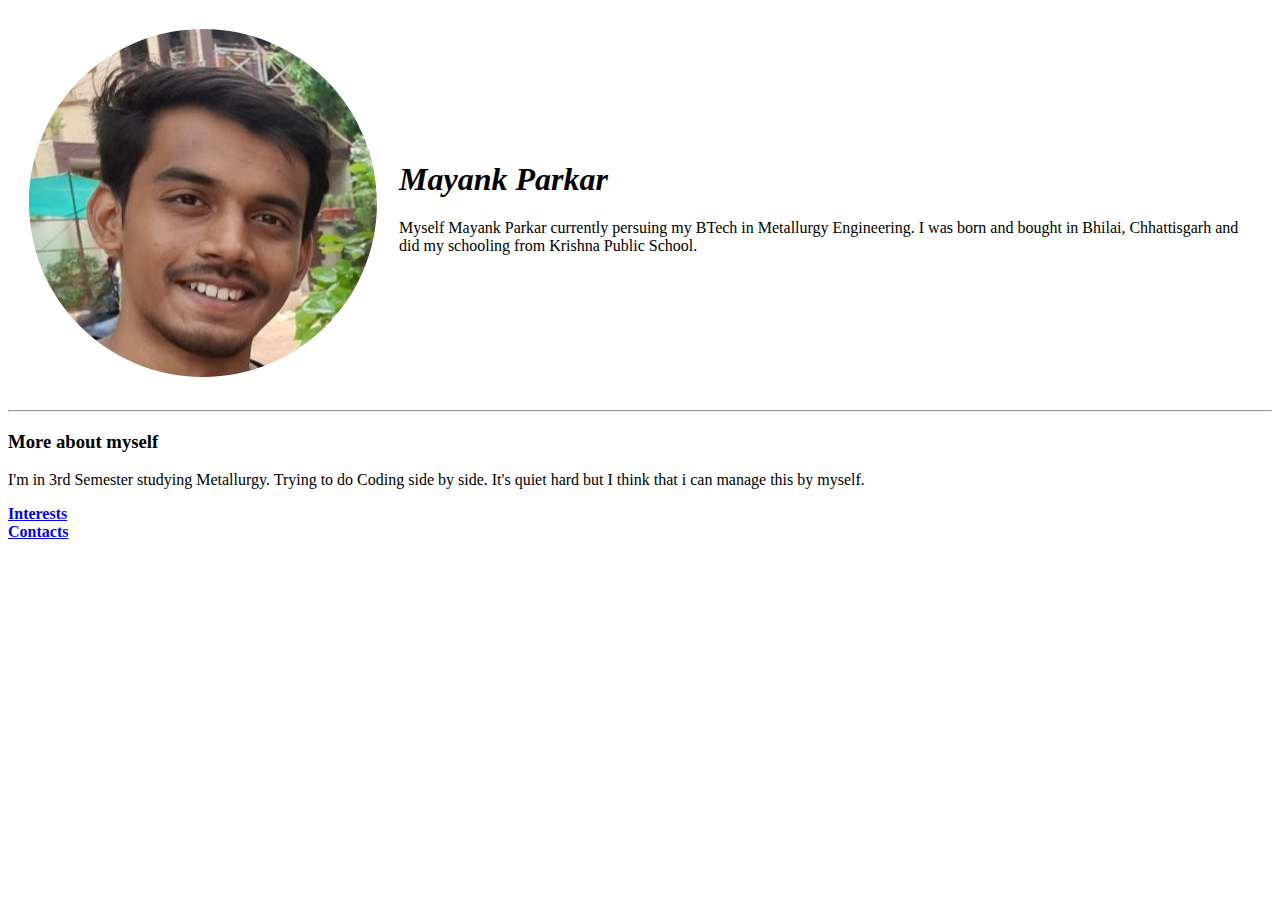
==== index.html @ 61307714 "Add files via upload" ====
<!DOCTYPE html>
<head>
  <meta charset="utf-8" />
  <title>Mayank Parkar</title>
</head>

<link rel="stylesheet" href="css/styles.css" />

<body>
  <table cellspacing="20">
    <tr>
      <td>
        <img src="blah-modified.png" alt="Mayank's profile pic" />
      </td>
      <td>
        <h1><em>Mayank Parkar</em></h1>
        <p>
          Myself Mayank Parkar currently persuing my BTech in Metallurgy
          Engineering. I was born and bought in Bhilai, Chhattisgarh and did my
          schooling from Krishna Public School.
        </p>
      </td>
    </tr>
  </table>
  <hr />

  <h3>More about myself</h3>
  <p>
    I'm in 3rd Semester studying Metallurgy. Trying to do Coding side by side.
    It's quiet hard but I think that i can manage this by myself.
  </p>

  <a href="interest.html"><b>Interests</b></a>
  <br />
  <a href="contact.html"><b>Contacts</b></a>
</body>
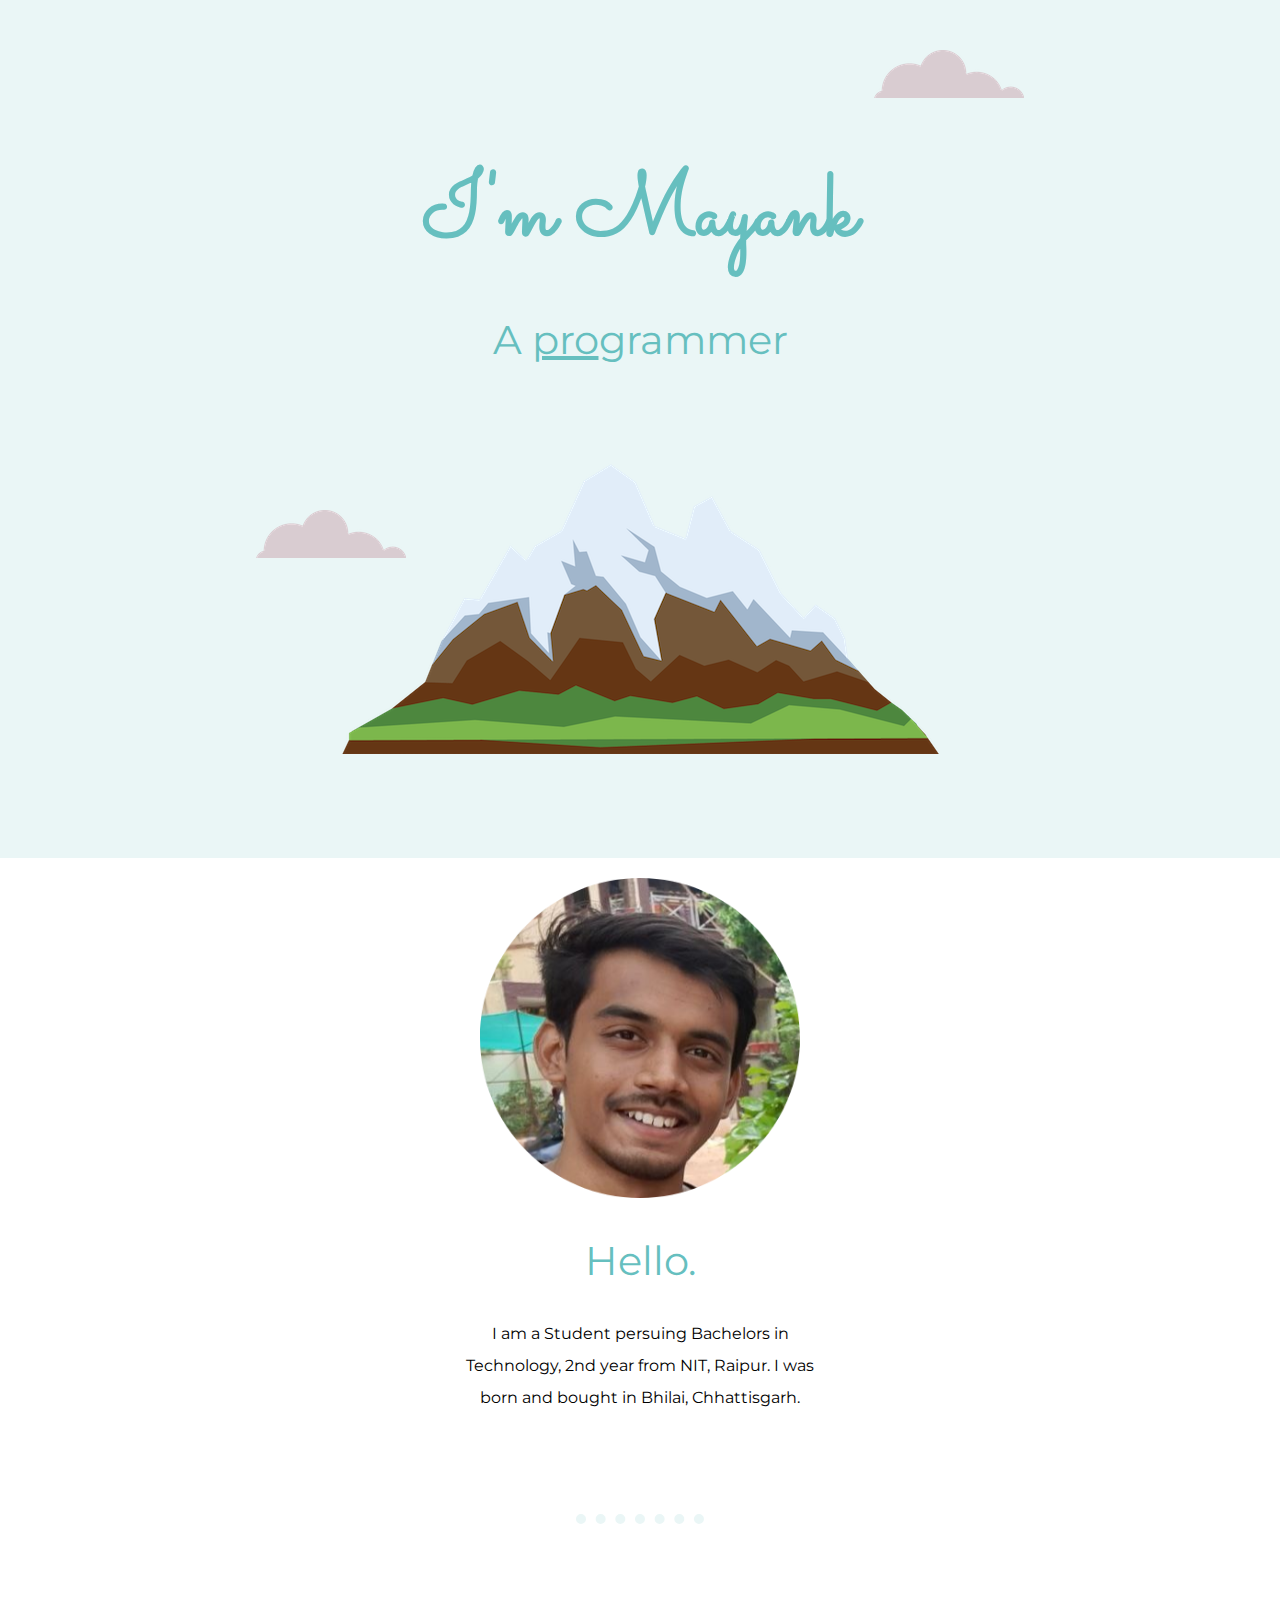
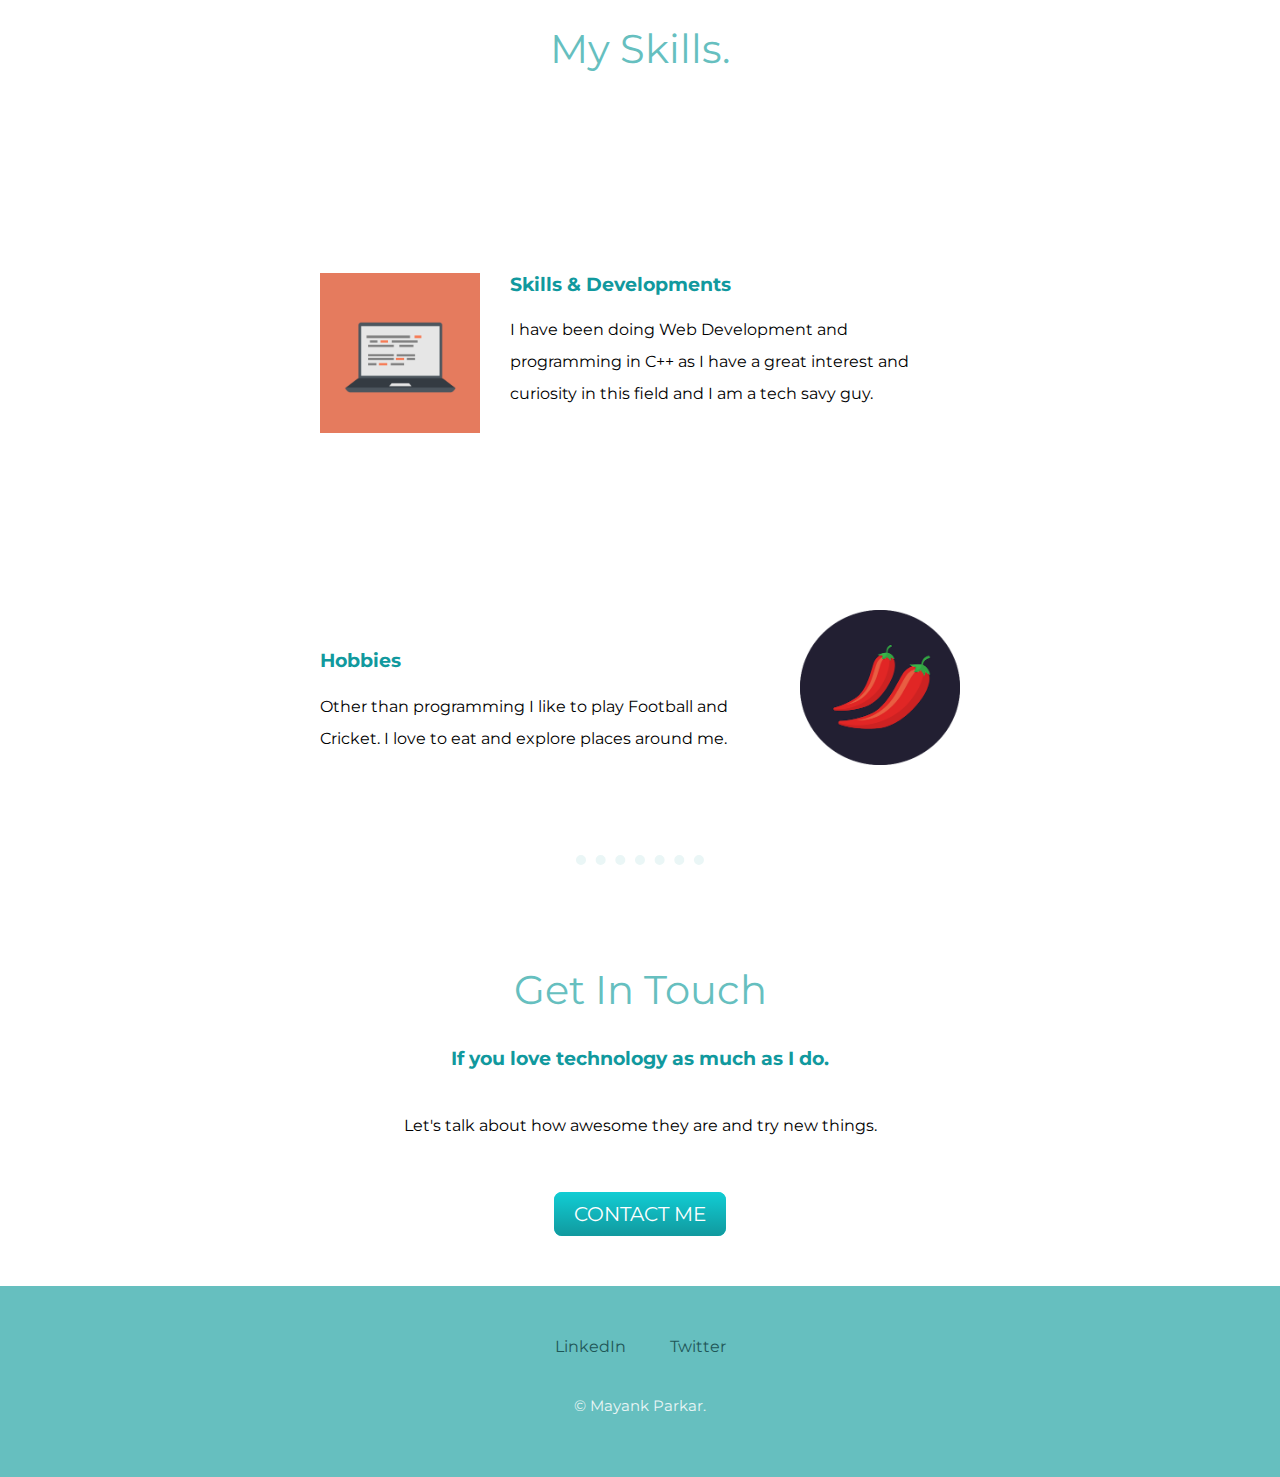
==== commit 9ebef663: "Add files via upload" ====
--- a/index.html
+++ b/index.html
@@ -1,36 +1,77 @@
 <!DOCTYPE html>
-<head>
-  <meta charset="utf-8" />
-  <title>Mayank Parkar</title>
-</head>
+<html lang="">
+  <head>
+    <meta charset="utf-8" />
+    <title>Mayank Parkar</title>
+    <link rel="stylesheet" href="css/styles.css" />
+    <link rel="icon" href="favicon.ico?v=2" />
+    <link rel="preconnect" href="https://fonts.googleapis.com" />
+    <link rel="preconnect" href="https://fonts.gstatic.com" crossorigin />
+    <link
+      href="https://fonts.googleapis.com/css2?family=Merriweather&family=Montserrat&family=Sacramento&display=swap"
+      rel="stylesheet"
+    />
+  </head>
 
-<link rel="stylesheet" href="css/styles.css" />
+  <body>
+    <div class="top-container">
+      <img class="top-cloud" src="images/cloud.png" alt="cloud-img" />
+      <h1>I'm Mayank</h1>
+      <h2>A <span class="pro">pro</span>grammer</h2>
+      <img class="bottom-cloud" src="images/cloud.png" alt="cloud-img" />
+      <img src="images/mountain.png" alt="mountain-img" />
+    </div>
+    <div class="middle-container">
+      <div class="profile">
+        <img class="mypic" src="images/mayank.png" alt="my-profile-pic" />
+        <h2>Hello.</h2>
+        <p class="intro">
+          I am a Student persuing Bachelors in Technology, 2nd year from NIT,
+          Raipur. I was born and bought in Bhilai, Chhattisgarh.
+        </p>
+      </div>
+      <hr />
+      <div class="skills">
+        <h2>My Skills.</h2>
+        <div class="skill-row">
+          <img class="computer" src="images/computer.png" alt="Skills-img" />
+          <h3>Skills & Developments</h3>
+          <p class="code-skills">
+            I have been doing Web Development and programming in C++ as I have a
+            great interest and curiosity in this field and I am a tech savy guy.
+          </p>
+        </div>
+        <div class="skill-row">
+          <img class="chillies" src="images/chillies.png" alt="chillies-img" />
+          <br />
+          <h3>Hobbies</h3>
+          <p class="chilli-skills">
+            Other than programming I like to play Football and Cricket. I love
+            to eat and explore places around me.
+          </p>
+        </div>
+      </div>
+      <hr />
+      <div class="contact-me">
+        <h2>Get In Touch</h2>
+        <h3>If you love technology as much as I do.</h3>
+        <p class="contact-message">
+          Let's talk about how awesome they are and try new things.
+        </p>
+        <a class="btn" href="mailto:mayankparkar98@gmail.com">CONTACT ME</a>
+      </div>
+    </div>
 
-<body>
-  <table cellspacing="20">
-    <tr>
-      <td>
-        <img src="blah-modified.png" alt="Mayank's profile pic" />
-      </td>
-      <td>
-        <h1><em>Mayank Parkar</em></h1>
-        <p>
-          Myself Mayank Parkar currently persuing my BTech in Metallurgy
-          Engineering. I was born and bought in Bhilai, Chhattisgarh and did my
-          schooling from Krishna Public School.
-        </p>
-      </td>
-    </tr>
-  </table>
-  <hr />
-
-  <h3>More about myself</h3>
-  <p>
-    I'm in 3rd Semester studying Metallurgy. Trying to do Coding side by side.
-    It's quiet hard but I think that i can manage this by myself.
-  </p>
-
-  <a href="interest.html"><b>Interests</b></a>
-  <br />
-  <a href="contact.html"><b>Contacts</b></a>
-</body>
+    <div class="bottom-container">
+      <a
+        class="footer-link"
+        href="https://www.linkedin.com/in/mayank-parkar-09b2b5233/"
+        >LinkedIn</a
+      >
+      <a class="footer-link" href="https://twitter.com/mayank_parkar"
+        >Twitter</a
+      >
+      <p class="copyright">© Mayank Parkar.</p>
+    </div>
+  </body>
+</html>
--- a/css/styles.css
+++ b/css/styles.css
@@ -0,0 +1,126 @@
+body {
+  margin: 0px;
+  text-align: center;
+  font-family: "Merriweather", serif;
+}
+p {
+  line-height: 2;
+  font-family: "Montserrat", sans-serif;
+}
+h1 {
+  color: #66bfbf;
+  font-size: 5.625rem;
+  margin: 50px auto 0 auto;
+  font-family: "Sacramento", cursive;
+}
+h2 {
+  font-weight: normal;
+  color: #66bfbf;
+  font-family: "Montserrat", sans-serif;
+  font-size: 2.5rem;
+}
+h3 {
+  color: #11999e;
+  font-family: "Montserrat", sans-serif;
+}
+.intro {
+  margin: auto;
+  width: 30%;
+  margin-bottom: 100px;
+}
+hr {
+  margin: 100px auto 100px auto;
+  border-style: dotted none none;
+  border-color: #eaf6f6;
+  border-width: 10px;
+  width: 10%;
+}
+.top-container {
+  background-color: #eaf6f6;
+  position: relative;
+  padding: 100px;
+}
+
+.bottom-container {
+  background-color: #66bfbf;
+  margin-top: 60px;
+  padding: 50px 0 20px;
+}
+.pro {
+  text-decoration: underline;
+}
+
+.bottom-cloud {
+  position: absolute;
+  left: 20%;
+  bottom: 300px;
+}
+.top-cloud {
+  position: absolute;
+  right: 20%;
+  top: 50px;
+}
+.footer-link {
+  font-family: "Montserrat", sans-serif;
+  color: #1f5657;
+  margin: 10px 20px;
+  text-decoration: none;
+}
+.footer-link:hover {
+  color: #eaf6f6;
+}
+.btn {
+  font-family: "Montserrat", sans-serif;
+  color: #11999e;
+  background: #11cdd4;
+  background-image: -webkit-linear-gradient(top, #11cdd4, #11999e);
+  background-image: -moz-linear-gradient(top, #11cdd4, #11999e);
+  background-image: -ms-linear-gradient(top, #11cdd4, #11999e);
+  background-image: -o-linear-gradient(top, #11cdd4, #11999e);
+  background-image: linear-gradient(to bottom, #11cdd4, #11999e);
+  -webkit-border-radius: 8;
+  -moz-border-radius: 8;
+  border-radius: 8px;
+  color: #ffffff;
+  font-size: 20px;
+  padding: 10px 20px 10px 20px;
+  text-decoration: none;
+}
+
+.btn:hover {
+  background: #30e3cb;
+  background-image: -webkit-linear-gradient(top, #30e3cb, #2bc4ad);
+  background-image: -moz-linear-gradient(top, #30e3cb, #2bc4ad);
+  background-image: -ms-linear-gradient(top, #30e3cb, #2bc4ad);
+  background-image: -o-linear-gradient(top, #30e3cb, #2bc4ad);
+  background-image: linear-gradient(to bottom, #30e3cb, #2bc4ad);
+  text-decoration: none;
+}
+.skill-row {
+  margin: 200px auto 100px auto;
+  width: 50%;
+  text-align: left;
+}
+.mypic {
+  margin-top: 20px;
+  width: 25%;
+}
+.computer {
+  width: 25%;
+  float: left;
+  margin-right: 30px;
+}
+.chillies {
+  float: right;
+  margin-left: 30px;
+  width: 25%;
+}
+.contact-message {
+  margin: 40px auto 60px;
+  width: 40%;
+}
+.copyright {
+  padding: 20px 0;
+  color: #eaf6f6;
+  font-size: 0.95rem;
+}
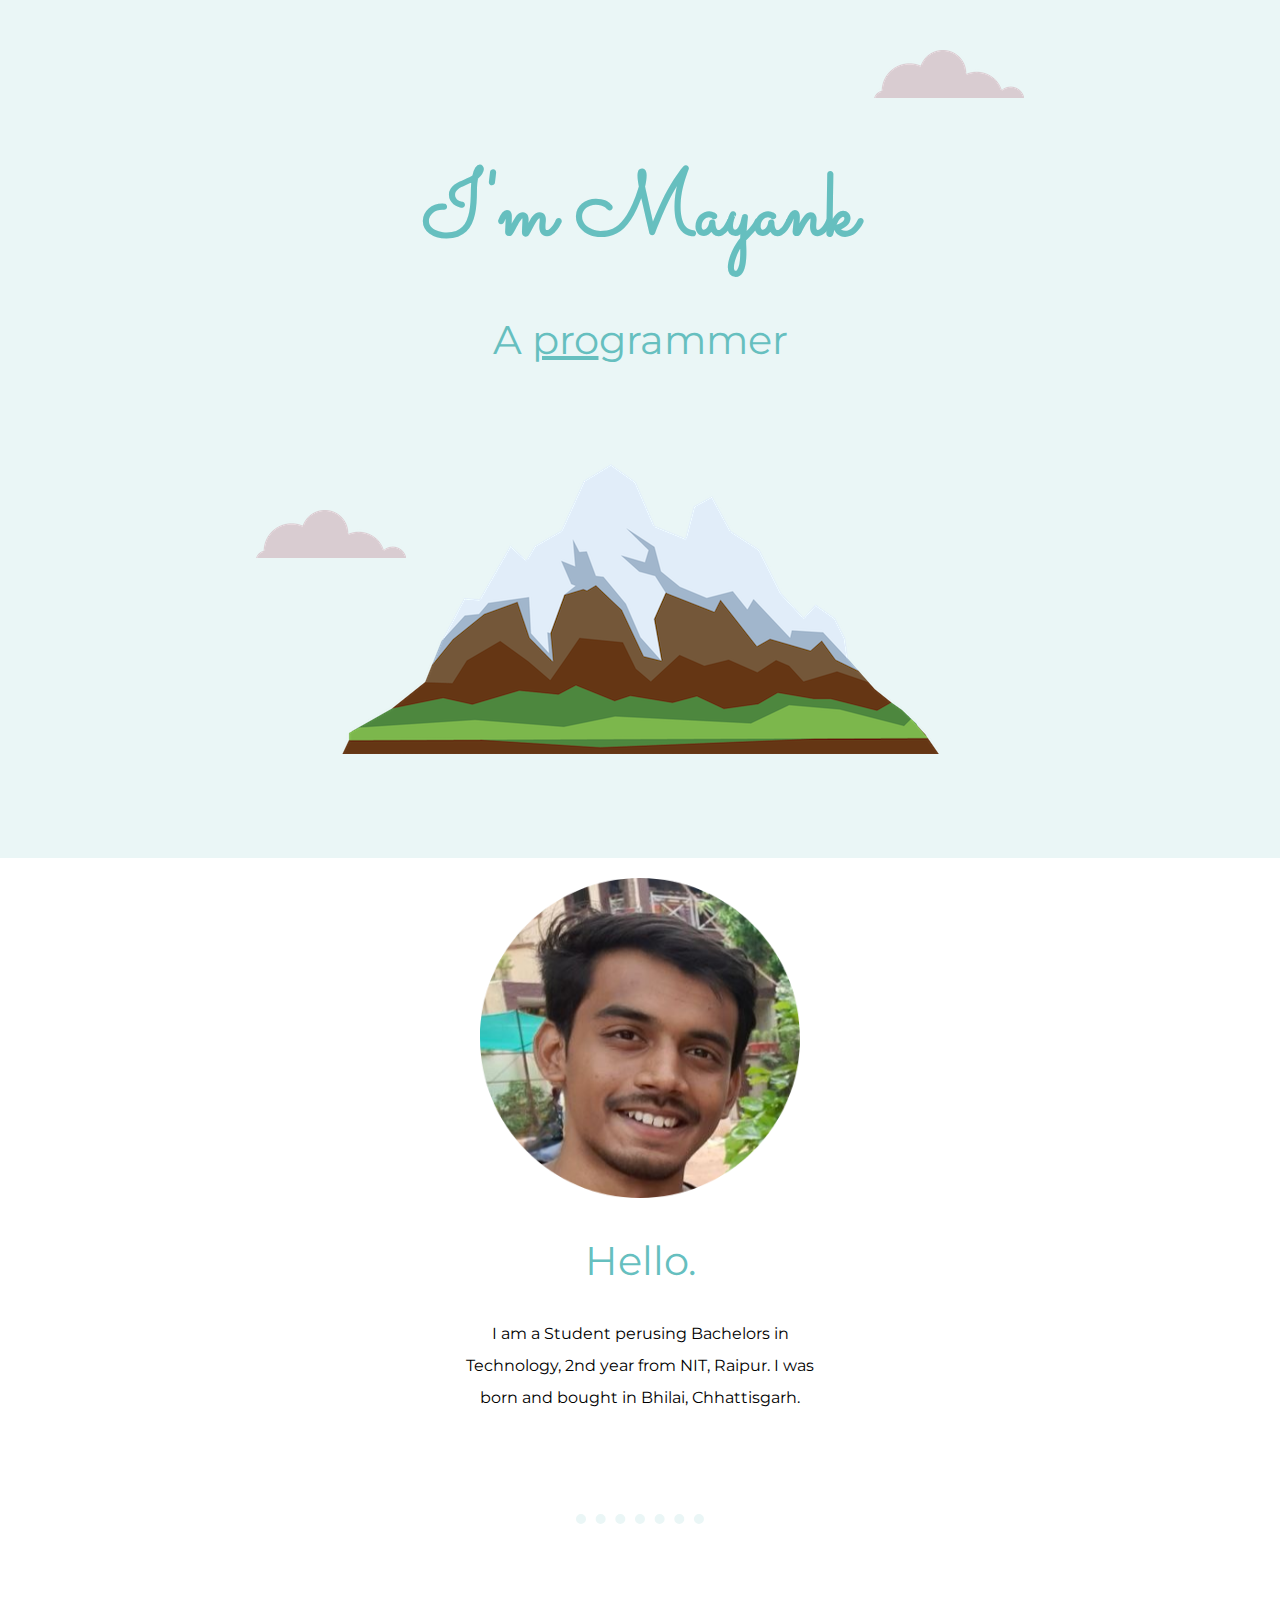
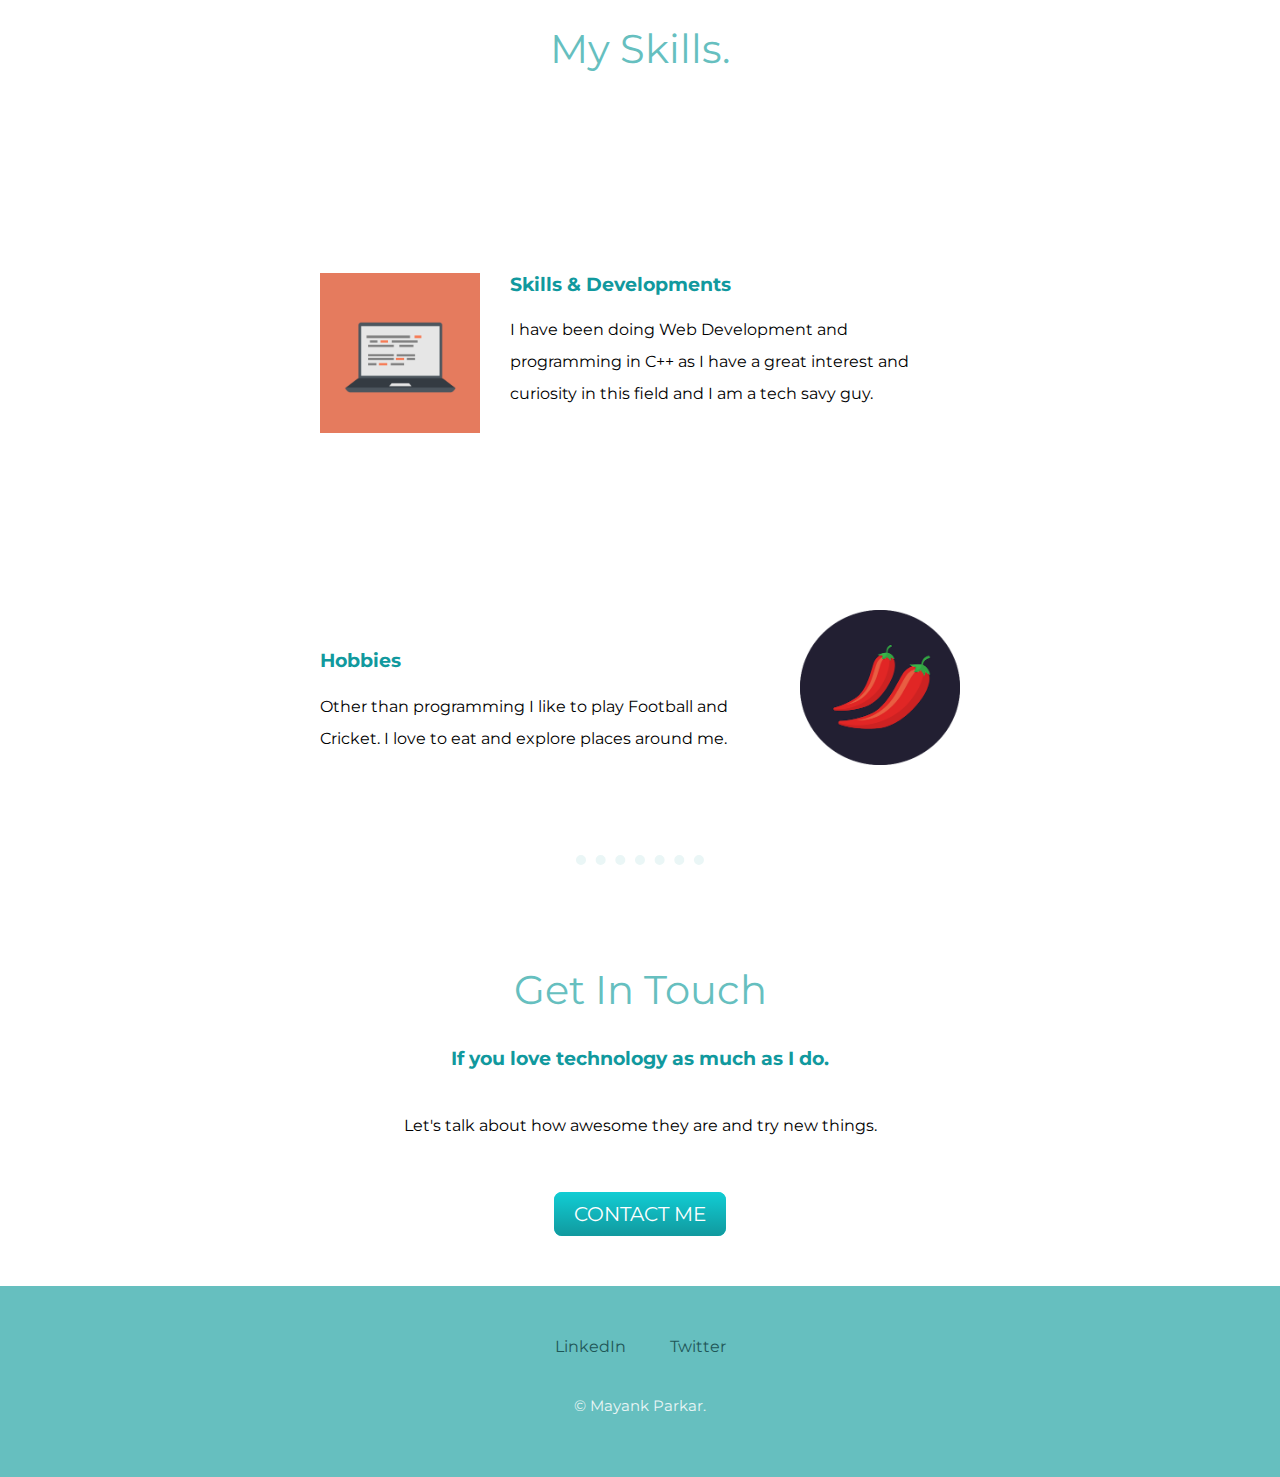
==== commit 4a65ea23: "Update index.html" ====
--- a/index.html
+++ b/index.html
@@ -26,7 +26,7 @@
         <img class="mypic" src="images/mayank.png" alt="my-profile-pic" />
         <h2>Hello.</h2>
         <p class="intro">
-          I am a Student persuing Bachelors in Technology, 2nd year from NIT,
+          I am a Student perusing Bachelors in Technology, 2nd year from NIT,
           Raipur. I was born and bought in Bhilai, Chhattisgarh.
         </p>
       </div>
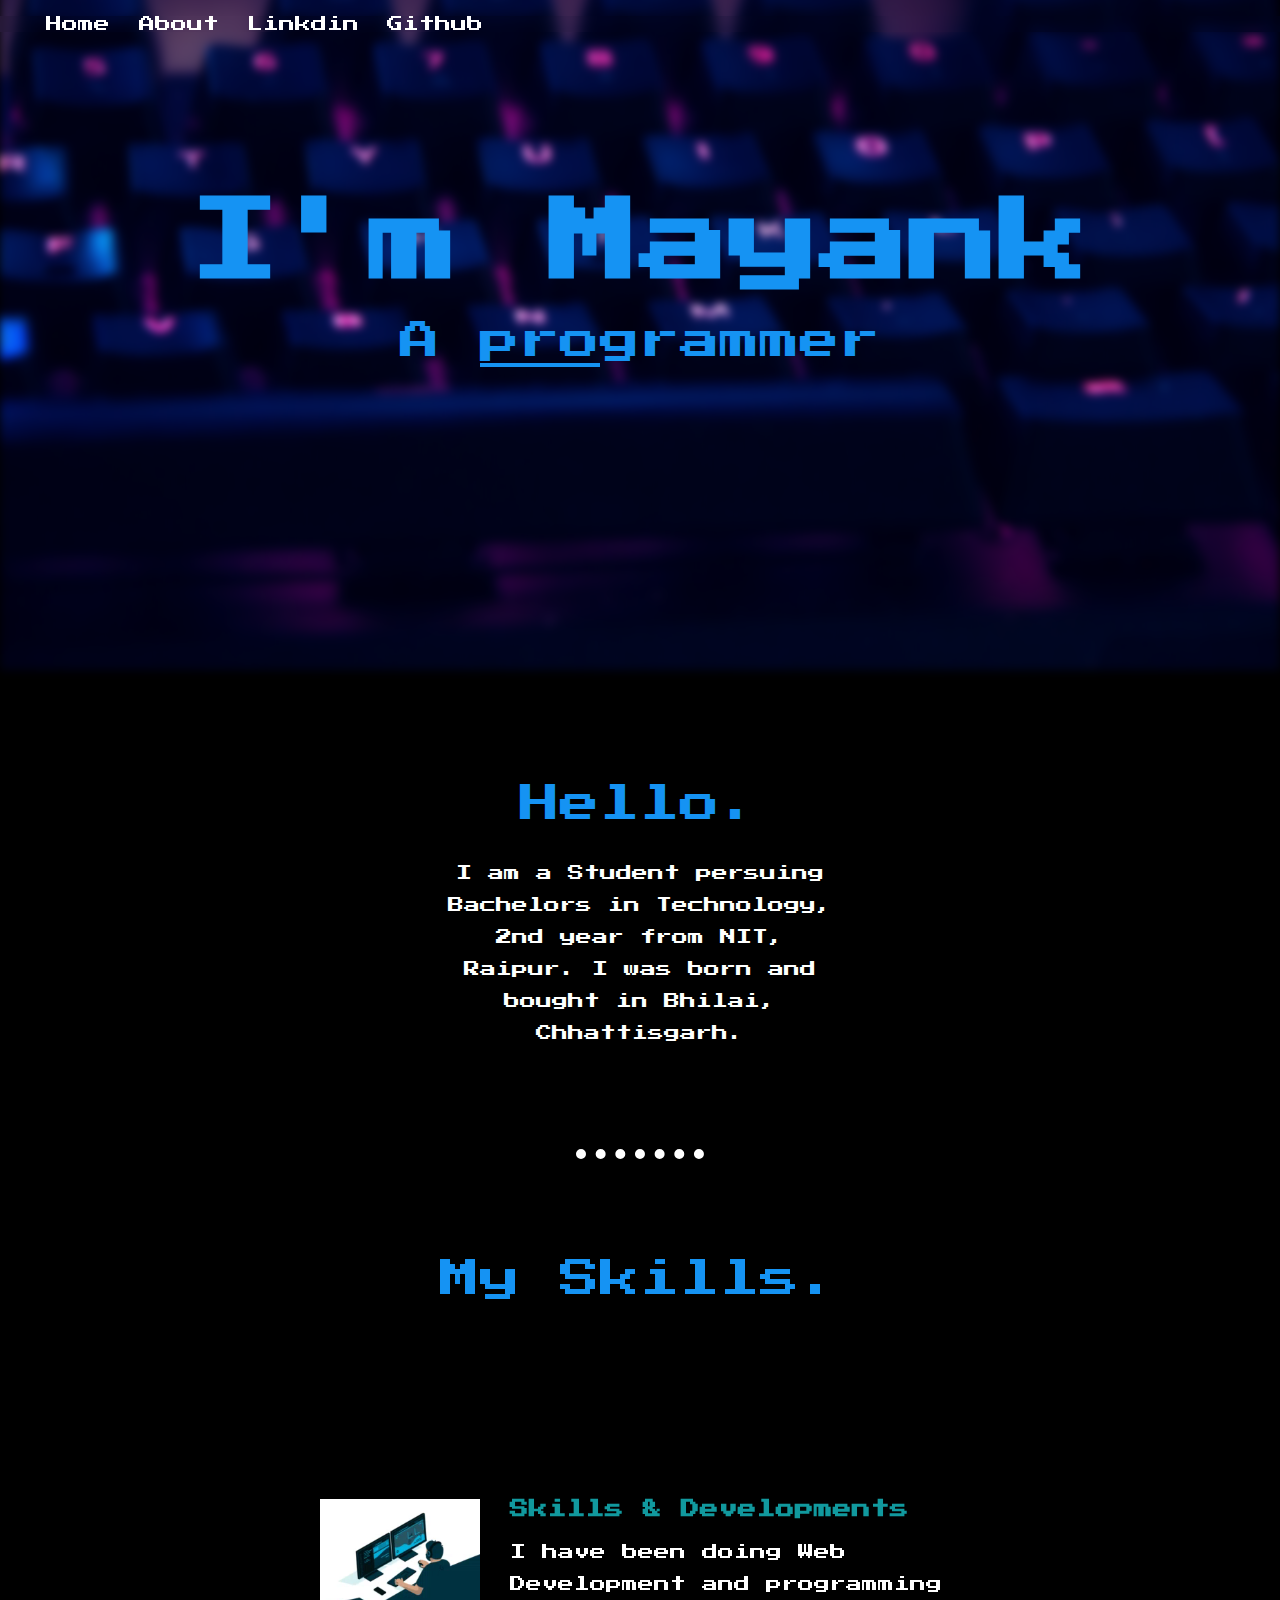
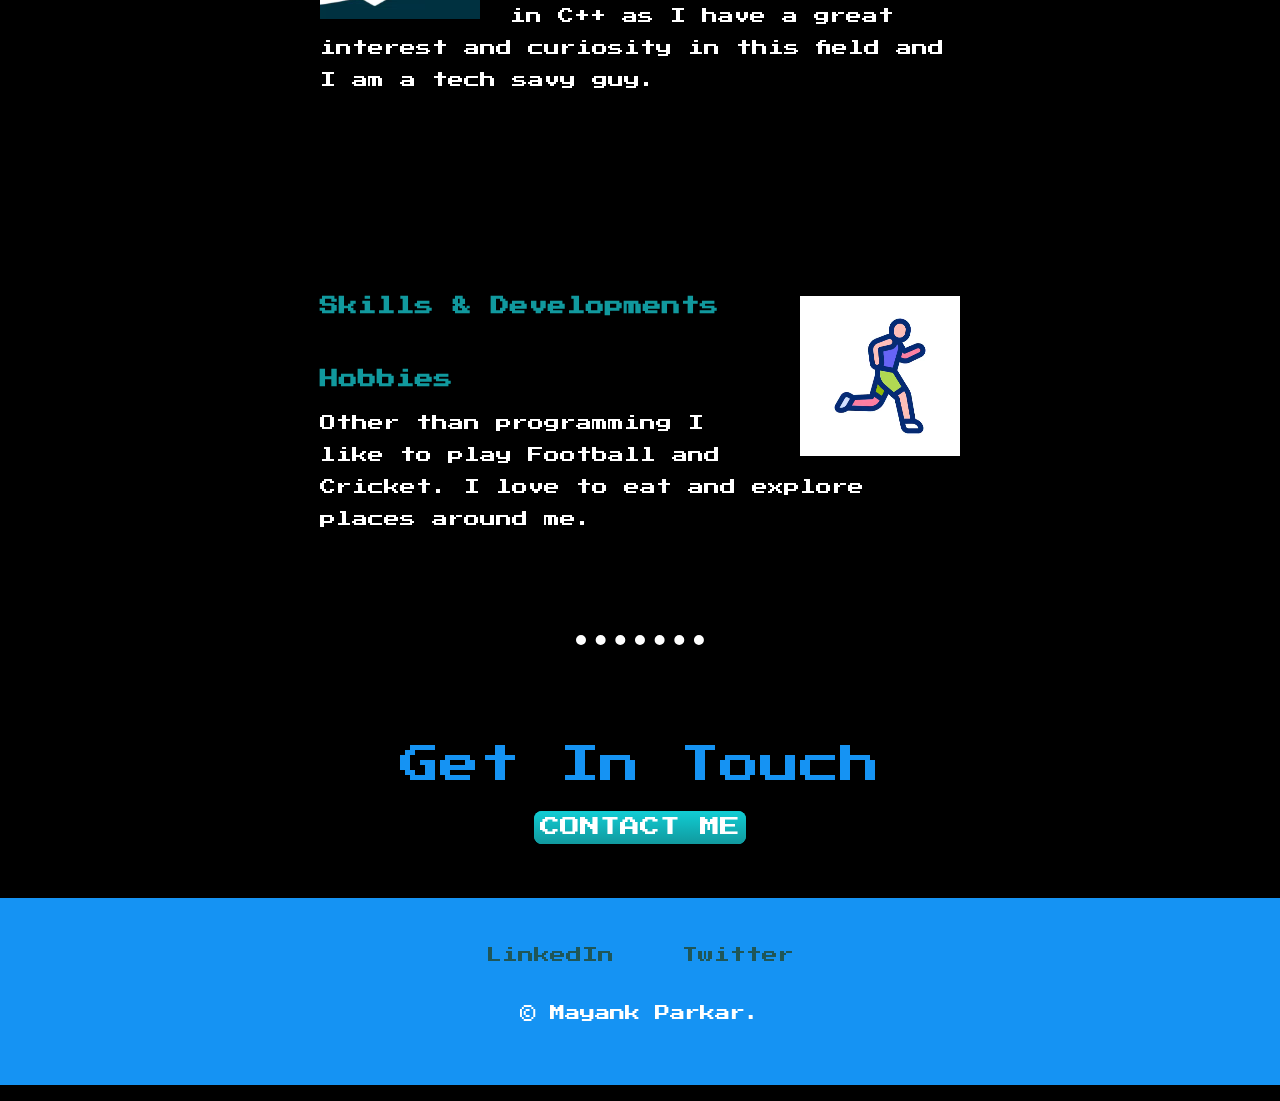
==== commit 50eff5ae: "Updated Site" ====
--- a/index.html
+++ b/index.html
@@ -5,28 +5,43 @@
     <title>Mayank Parkar</title>
     <link rel="stylesheet" href="css/styles.css" />
     <link rel="icon" href="favicon.ico?v=2" />
-    <link rel="preconnect" href="https://fonts.googleapis.com" />
-    <link rel="preconnect" href="https://fonts.gstatic.com" crossorigin />
-    <link
-      href="https://fonts.googleapis.com/css2?family=Merriweather&family=Montserrat&family=Sacramento&display=swap"
-      rel="stylesheet"
-    />
+    <link rel="preconnect" href="https://fonts.googleapis.com">
+    <link rel="preconnect" href="https://fonts.gstatic.com" crossorigin>
+    <link href="https://fonts.googleapis.com/css2?family=Press+Start+2P&family=Roboto+Mono:wght@300;400&display=swap" rel="stylesheet">
   </head>
 
   <body>
-    <div class="top-container">
-      <img class="top-cloud" src="images/cloud.png" alt="cloud-img" />
+    <nav class="navbar navbar-dark bg-dark">
+      <div class="container-fluid">
+        <div class="collapse navbar-collapse" id="navbarText">
+          <ul class="navbar-nav me-auto mb-2 mb-lg-0">
+            <li class="nav-item">
+              <a class="nav-link active" aria-current="page" href="#home" style="color: white;">Home</a>
+            </li>
+            <li class="nav-item">
+              <a class="nav-link" href="#about"  style="color: white;">About</a>
+            </li>
+            <li class="nav-item">
+              <a class="nav-link" href="https://www.linkedin.com/in/mayank-parkar-09b2b5233/" target="_blank" style="color: white;">Linkdin</a>
+            </li>
+            <li class="nav-item">
+              <a class="nav-link" href="https://github.com/MayankParkar" target="_blank" style="color: white;">Github</a>
+            </li>
+          </ul>
+        </div>
+      </div>
+    </nav>
+
+    <div class="top-container"  id="home">
       <h1>I'm Mayank</h1>
       <h2>A <span class="pro">pro</span>grammer</h2>
-      <img class="bottom-cloud" src="images/cloud.png" alt="cloud-img" />
-      <img src="images/mountain.png" alt="mountain-img" />
+      <img class="key" src="images/keyboard.jpg" alt="keyboard">
     </div>
     <div class="middle-container">
-      <div class="profile">
-        <img class="mypic" src="images/mayank.png" alt="my-profile-pic" />
+      <div class="profile" id="about">
         <h2>Hello.</h2>
-        <p class="intro">
-          I am a Student perusing Bachelors in Technology, 2nd year from NIT,
+        <p class="intro" >
+          I am a Student persuing Bachelors in Technology, 2nd year from NIT,
           Raipur. I was born and bought in Bhilai, Chhattisgarh.
         </p>
       </div>
@@ -34,7 +49,9 @@
       <div class="skills">
         <h2>My Skills.</h2>
         <div class="skill-row">
-          <img class="computer" src="images/computer.png" alt="Skills-img" />
+
+          <video autoplay class="coding" loop muted src="images/coding.mp4">Coding</video>
+
           <h3>Skills & Developments</h3>
           <p class="code-skills">
             I have been doing Web Development and programming in C++ as I have a
@@ -42,7 +59,9 @@
           </p>
         </div>
         <div class="skill-row">
-          <img class="chillies" src="images/chillies.png" alt="chillies-img" />
+          <video autoplay class="run" loop muted src="images/running.mp4">Coding</video>
+
+          <h3>Skills & Developments</h3>
           <br />
           <h3>Hobbies</h3>
           <p class="chilli-skills">
@@ -54,11 +73,7 @@
       <hr />
       <div class="contact-me">
         <h2>Get In Touch</h2>
-        <h3>If you love technology as much as I do.</h3>
-        <p class="contact-message">
-          Let's talk about how awesome they are and try new things.
-        </p>
-        <a class="btn" href="mailto:mayankparkar98@gmail.com">CONTACT ME</a>
+        <a class="btn" href="mailto:mayankparkar98@gmail.com" target="_blank">CONTACT ME</a>
       </div>
     </div>
 
@@ -66,12 +81,13 @@
       <a
         class="footer-link"
         href="https://www.linkedin.com/in/mayank-parkar-09b2b5233/"
-        >LinkedIn</a
+        target="_blank">LinkedIn</a
       >
       <a class="footer-link" href="https://twitter.com/mayank_parkar"
-        >Twitter</a
+       target="_blank" >Twitter</a
       >
       <p class="copyright">© Mayank Parkar.</p>
     </div>
+    <div class="diagramm-item__pie"><span data-count="2315">2315</span></div>
   </body>
 </html>
--- a/css/styles.css
+++ b/css/styles.css
@@ -1,48 +1,80 @@
 body {
+  background-color: #000;
   margin: 0px;
   text-align: center;
-  font-family: "Merriweather", serif;
+  font-family: 'Press Start 2P', cursive;
 }
 p {
   line-height: 2;
-  font-family: "Montserrat", sans-serif;
+  font-family: 'Press Start 2P', cursive;
 }
 h1 {
-  color: #66bfbf;
+  color: #1593f3;
   font-size: 5.625rem;
   margin: 50px auto 0 auto;
-  font-family: "Sacramento", cursive;
+  font-family: 'Press Start 2P', cursive;
 }
 h2 {
   font-weight: normal;
-  color: #66bfbf;
-  font-family: "Montserrat", sans-serif;
+  color: #1593f3;
+  font-family: 'Press Start 2P', cursive;
   font-size: 2.5rem;
 }
 h3 {
   color: #11999e;
-  font-family: "Montserrat", sans-serif;
+  font-family: 'Press Start 2P', cursive;
 }
 .intro {
   margin: auto;
+  color: white;
   width: 30%;
   margin-bottom: 100px;
 }
 hr {
   margin: 100px auto 100px auto;
   border-style: dotted none none;
-  border-color: #eaf6f6;
+  border-color: white;
   border-width: 10px;
   width: 10%;
 }
 .top-container {
-  background-color: #eaf6f6;
   position: relative;
   padding: 100px;
 }
+.key{
+  position: absolute;
+  filter: blur(8px);
+  -webkit-filter: blur(5px);
+  transform: translate(-50%,-50%);
+  width: 100%;
+  padding-bottom: 20%;
+  z-index: -1;
+  
+}
+.navbar{
+  background-color: transparent;
+  backdrop-filter: blur(5px);
+  -webkit-backdrop-filter: blur(5px);
+}
+a:link{
+  text-decoration: none;
+  padding: 0.5%;
+}
+li{
+  display: inline;
+}
+.container-fluid
+{
+  color: white;
+  text-align: left;
+}
+.profile{
+  position: relative;
+  padding-top: 20%;
+}
 
 .bottom-container {
-  background-color: #66bfbf;
+  background-color: #1593f3;
   margin-top: 60px;
   padding: 50px 0 20px;
 }
@@ -50,27 +82,17 @@
   text-decoration: underline;
 }
 
-.bottom-cloud {
-  position: absolute;
-  left: 20%;
-  bottom: 300px;
-}
-.top-cloud {
-  position: absolute;
-  right: 20%;
-  top: 50px;
-}
 .footer-link {
-  font-family: "Montserrat", sans-serif;
+  font-family: 'Press Start 2P', cursive;
   color: #1f5657;
   margin: 10px 20px;
   text-decoration: none;
 }
 .footer-link:hover {
-  color: #eaf6f6;
+  color: white;
 }
 .btn {
-  font-family: "Montserrat", sans-serif;
+  font-family: 'Press Start 2P', cursive;
   color: #11999e;
   background: #11cdd4;
   background-image: -webkit-linear-gradient(top, #11cdd4, #11999e);
@@ -98,6 +120,7 @@
 }
 .skill-row {
   margin: 200px auto 100px auto;
+  color: white;
   width: 50%;
   text-align: left;
 }
@@ -105,12 +128,12 @@
   margin-top: 20px;
   width: 25%;
 }
-.computer {
+.coding {
   width: 25%;
   float: left;
   margin-right: 30px;
 }
-.chillies {
+.run {
   float: right;
   margin-left: 30px;
   width: 25%;
@@ -121,6 +144,50 @@
 }
 .copyright {
   padding: 20px 0;
-  color: #eaf6f6;
+  color: white;
   font-size: 0.95rem;
 }
+.pie {
+  --w: 150px;
+
+  width: var(--w);
+  aspect-ratio: 1;
+  position: relative;
+  display: inline-grid;
+  place-content: center;
+  margin: 5px;
+  font-size: 25px;
+  font-weight: bold;
+  font-family: sans-serif;
+}
+.pie:before {
+  content: "";
+  position: absolute;
+  border-radius: 50%;
+  inset: 0;
+  background: conic-gradient(var(--c) calc(var(--p) * 1%), #0000 0);
+  -webkit-mask: radial-gradient(
+    farthest-side,
+    #0000 calc(99% - var(--b)),
+    #000 calc(100% - var(--b))
+  );
+  mask: radial-gradient(
+    farthest-side,
+    #0000 calc(99% - var(--b)),
+    #000 calc(100% - var(--b))
+  );
+}
+.pie:after {
+  content: "";
+  position: absolute;
+  border-radius: 50%;
+  inset: calc(50% - var(--b) / 2);
+  background: var(--c);
+  transform: rotate(calc(var(--p) * 3.6deg))
+    translateY(calc(50% - var(--w) / 2));
+}
+.pie:before {
+  background: radial-gradient(farthest-side, var(--c) 98%, #0000) top/var(--b)
+      var(--b) no-repeat,
+    conic-gradient(var(--c) calc(var(--p) * 1%), #0000 0);
+}
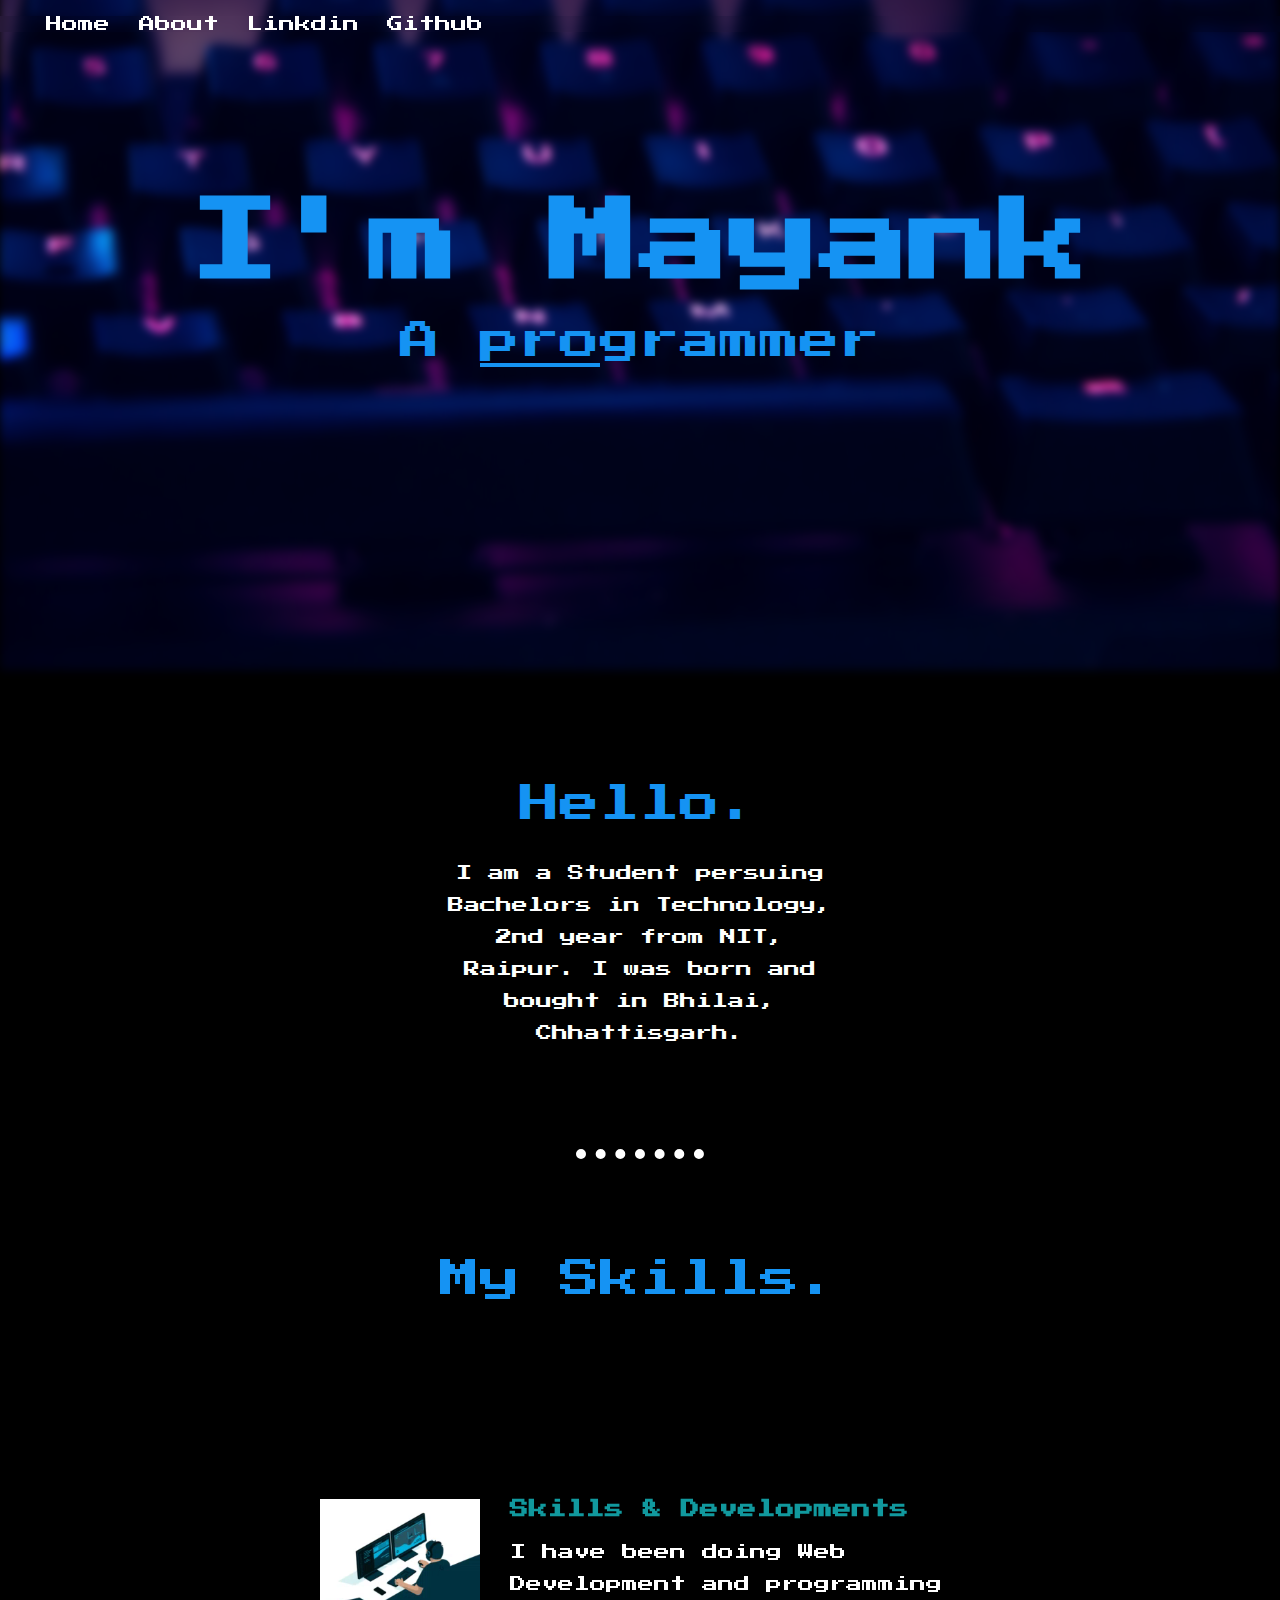
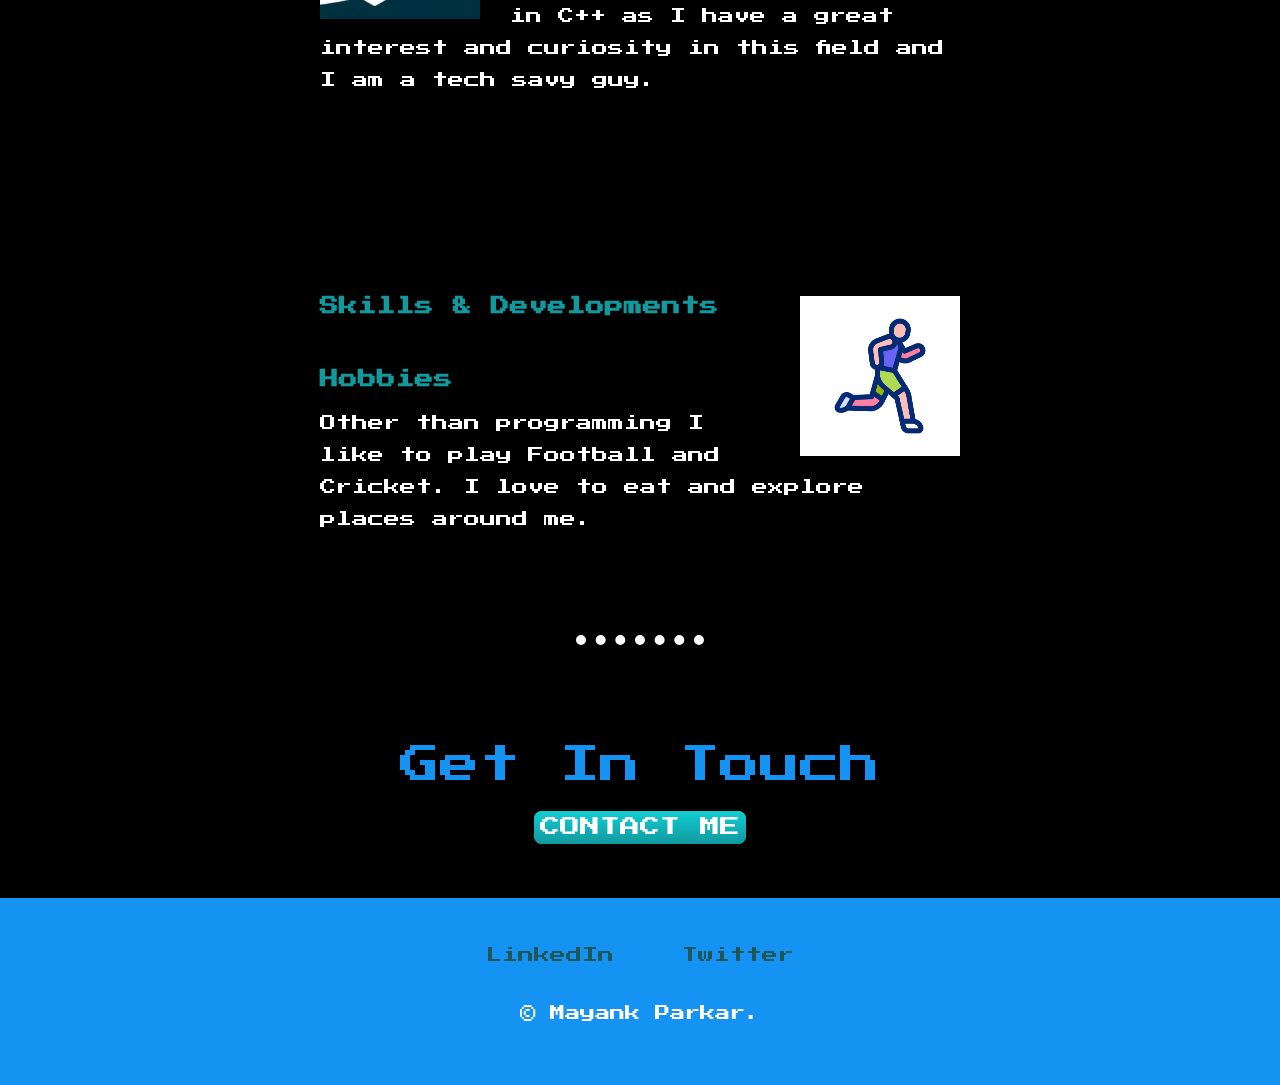
==== commit ad10e404: "Merge branch 'main' of https://github.com/MayankParkar/Website" ====
--- a/index.html
+++ b/index.html
@@ -88,6 +88,5 @@
       >
       <p class="copyright">© Mayank Parkar.</p>
     </div>
-    <div class="diagramm-item__pie"><span data-count="2315">2315</span></div>
   </body>
 </html>
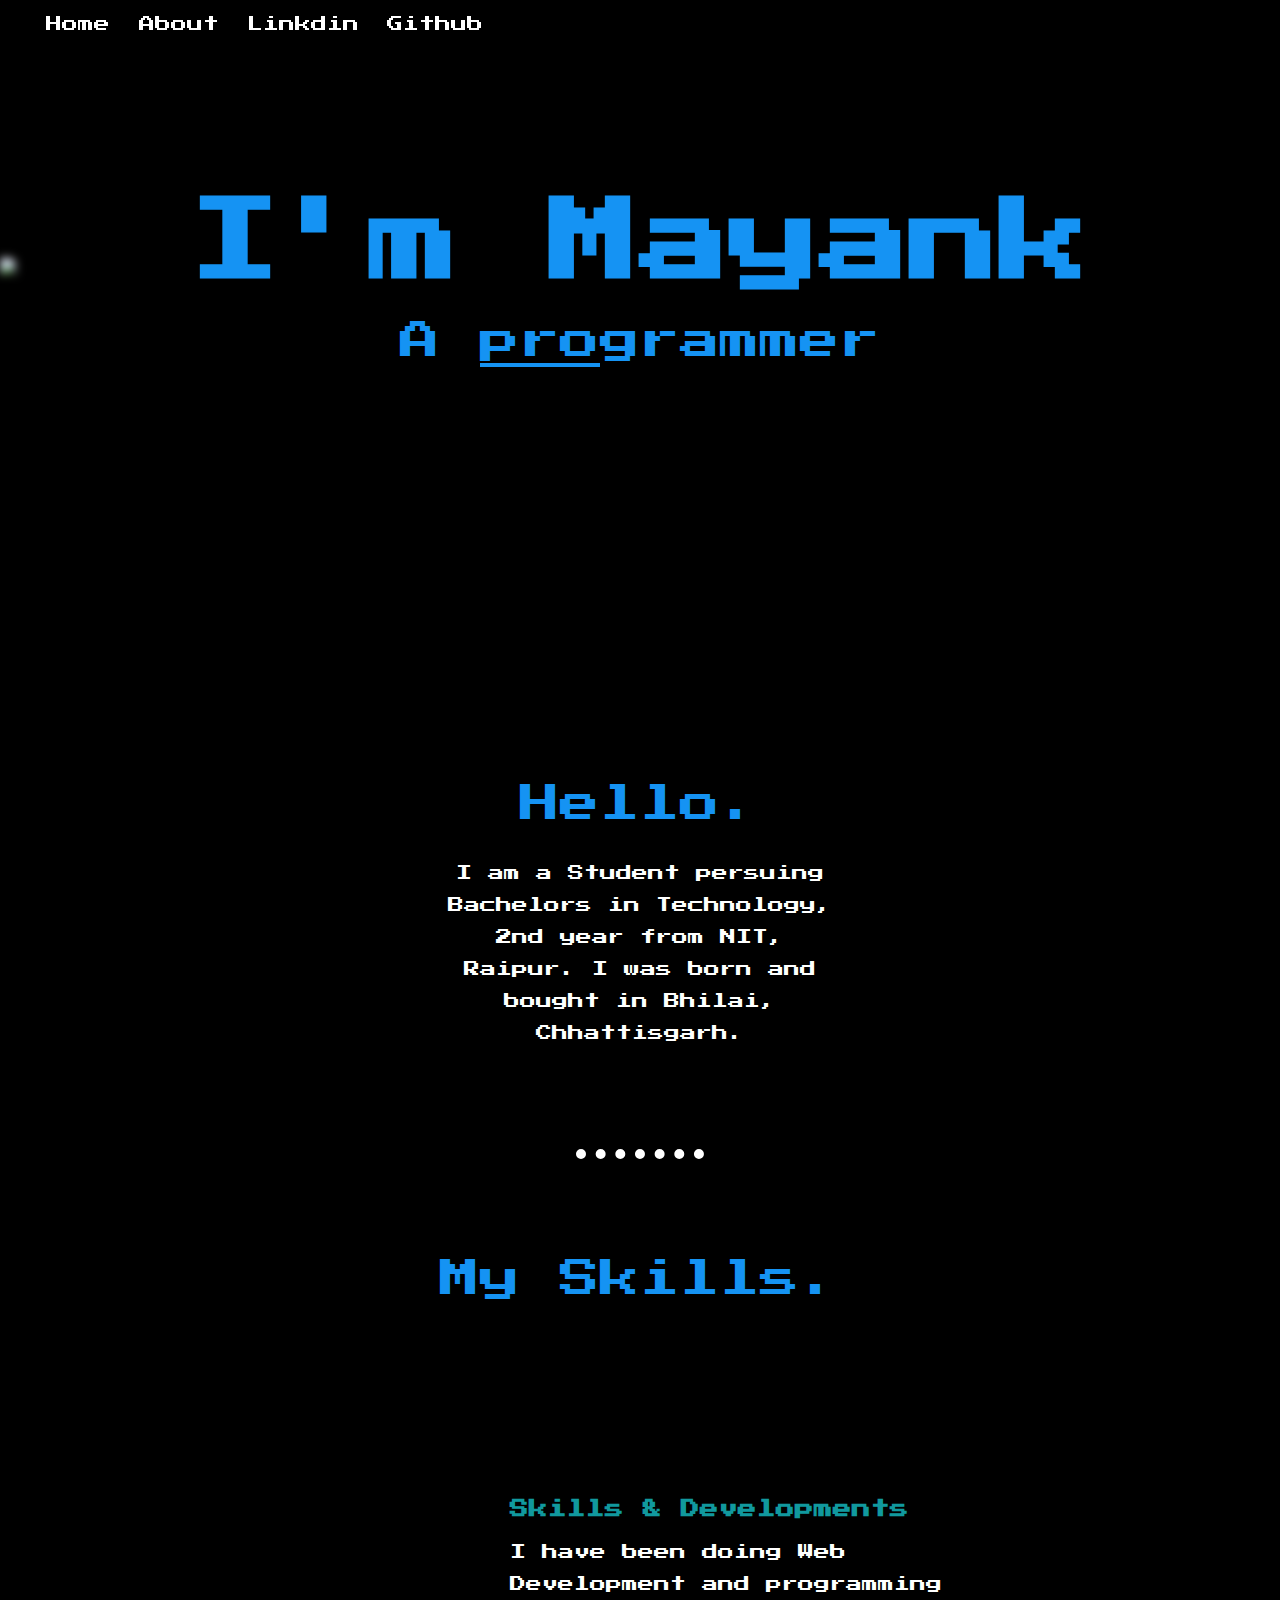
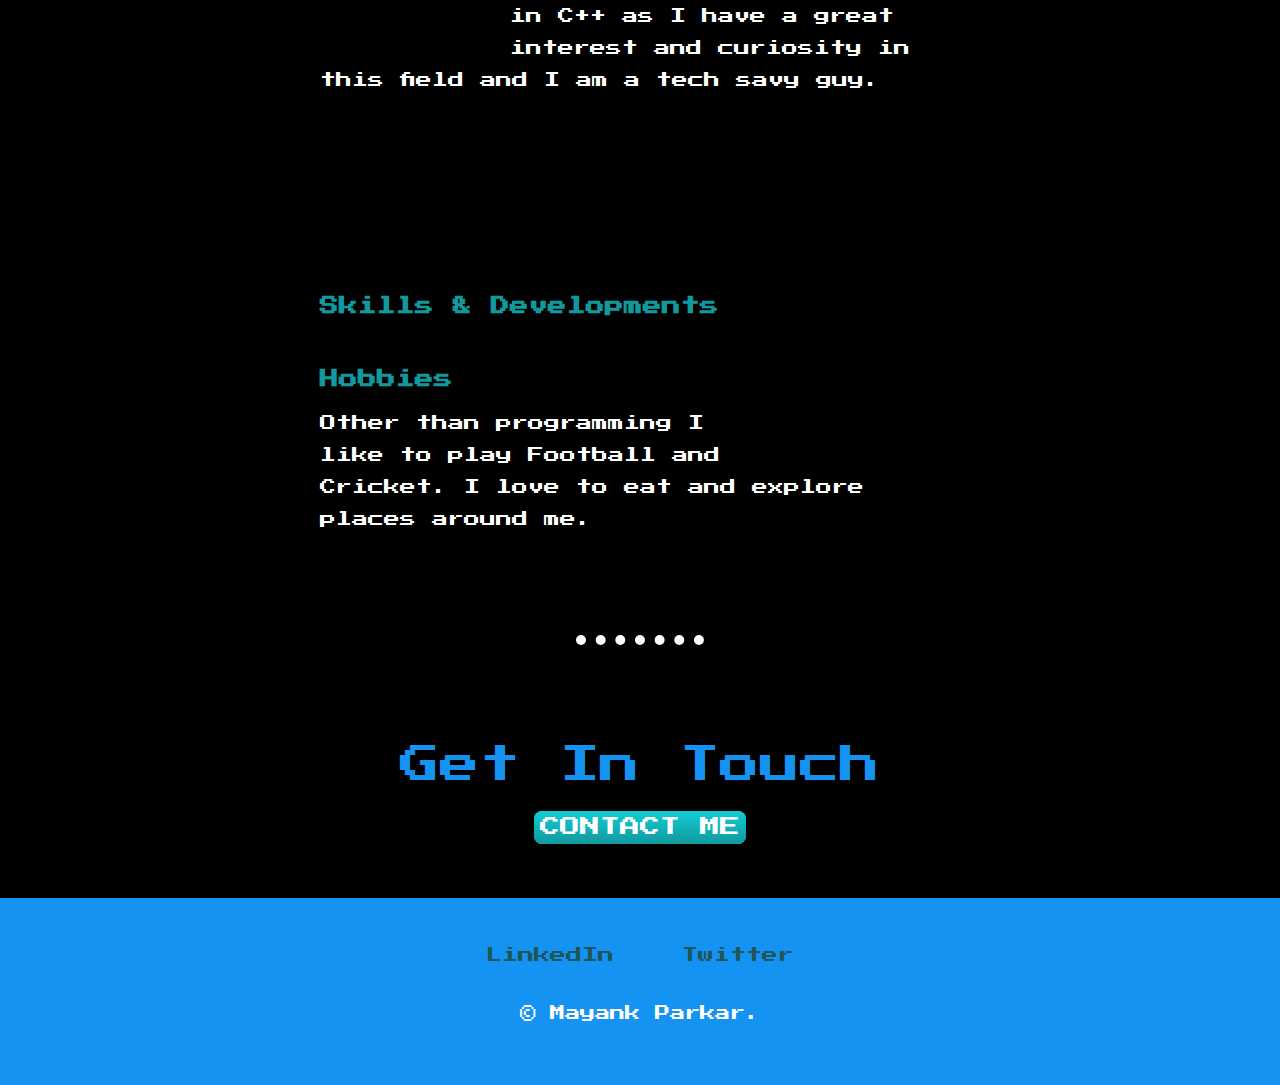
==== commit 2908527e: "Update index.html" ====
--- a/index.html
+++ b/index.html
@@ -35,7 +35,7 @@
     <div class="top-container"  id="home">
       <h1>I'm Mayank</h1>
       <h2>A <span class="pro">pro</span>grammer</h2>
-      <img class="key" src="images/keyboard.jpg" alt="keyboard">
+      <img class="key" src="css/keyboard.jpg" alt="keyboard">
     </div>
     <div class="middle-container">
       <div class="profile" id="about">
@@ -50,7 +50,7 @@
         <h2>My Skills.</h2>
         <div class="skill-row">
 
-          <video autoplay class="coding" loop muted src="images/coding.mp4">Coding</video>
+          <video autoplay class="coding" loop muted src="css/coding.mp4">Coding</video>
 
           <h3>Skills & Developments</h3>
           <p class="code-skills">
@@ -59,7 +59,7 @@
           </p>
         </div>
         <div class="skill-row">
-          <video autoplay class="run" loop muted src="images/running.mp4">Coding</video>
+          <video autoplay class="run" loop muted src="css/running.mp4">Coding</video>
 
           <h3>Skills & Developments</h3>
           <br />
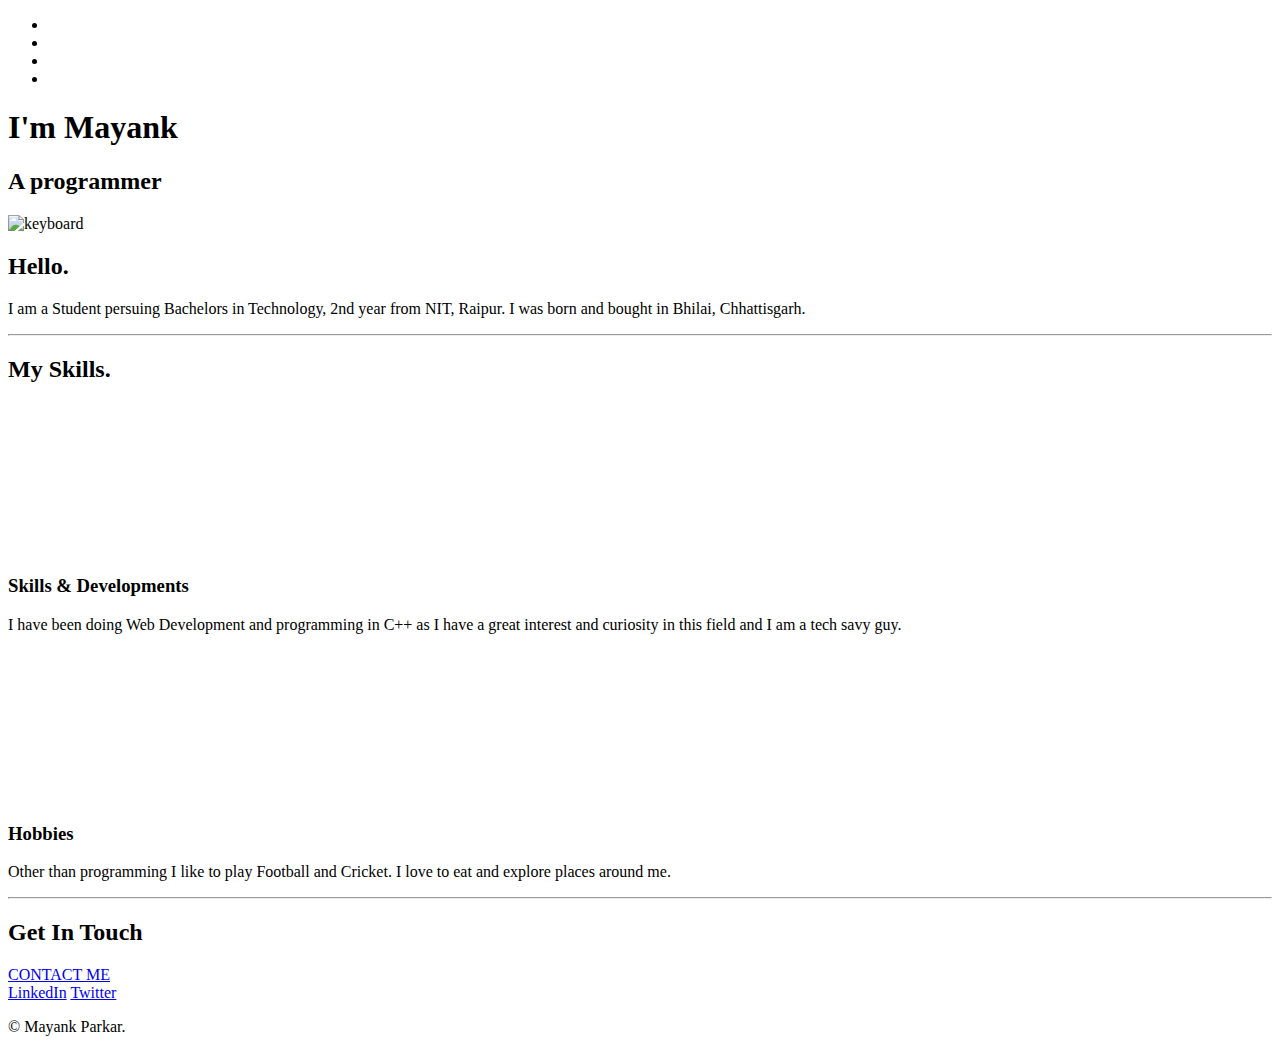
==== commit a52c050c: "Update index.html" ====
--- a/index.html
+++ b/index.html
@@ -8,6 +8,7 @@
     <link rel="preconnect" href="https://fonts.googleapis.com">
     <link rel="preconnect" href="https://fonts.gstatic.com" crossorigin>
     <link href="https://fonts.googleapis.com/css2?family=Press+Start+2P&family=Roboto+Mono:wght@300;400&display=swap" rel="stylesheet">
+    <link href="https://fonts.googleapis.com/css2?family=DotGothic16&family=Raleway+Dots&display=swap" rel="stylesheet">
   </head>
 
   <body>
@@ -60,8 +61,6 @@
         </div>
         <div class="skill-row">
           <video autoplay class="run" loop muted src="css/running.mp4">Coding</video>
-
-          <h3>Skills & Developments</h3>
           <br />
           <h3>Hobbies</h3>
           <p class="chilli-skills">
